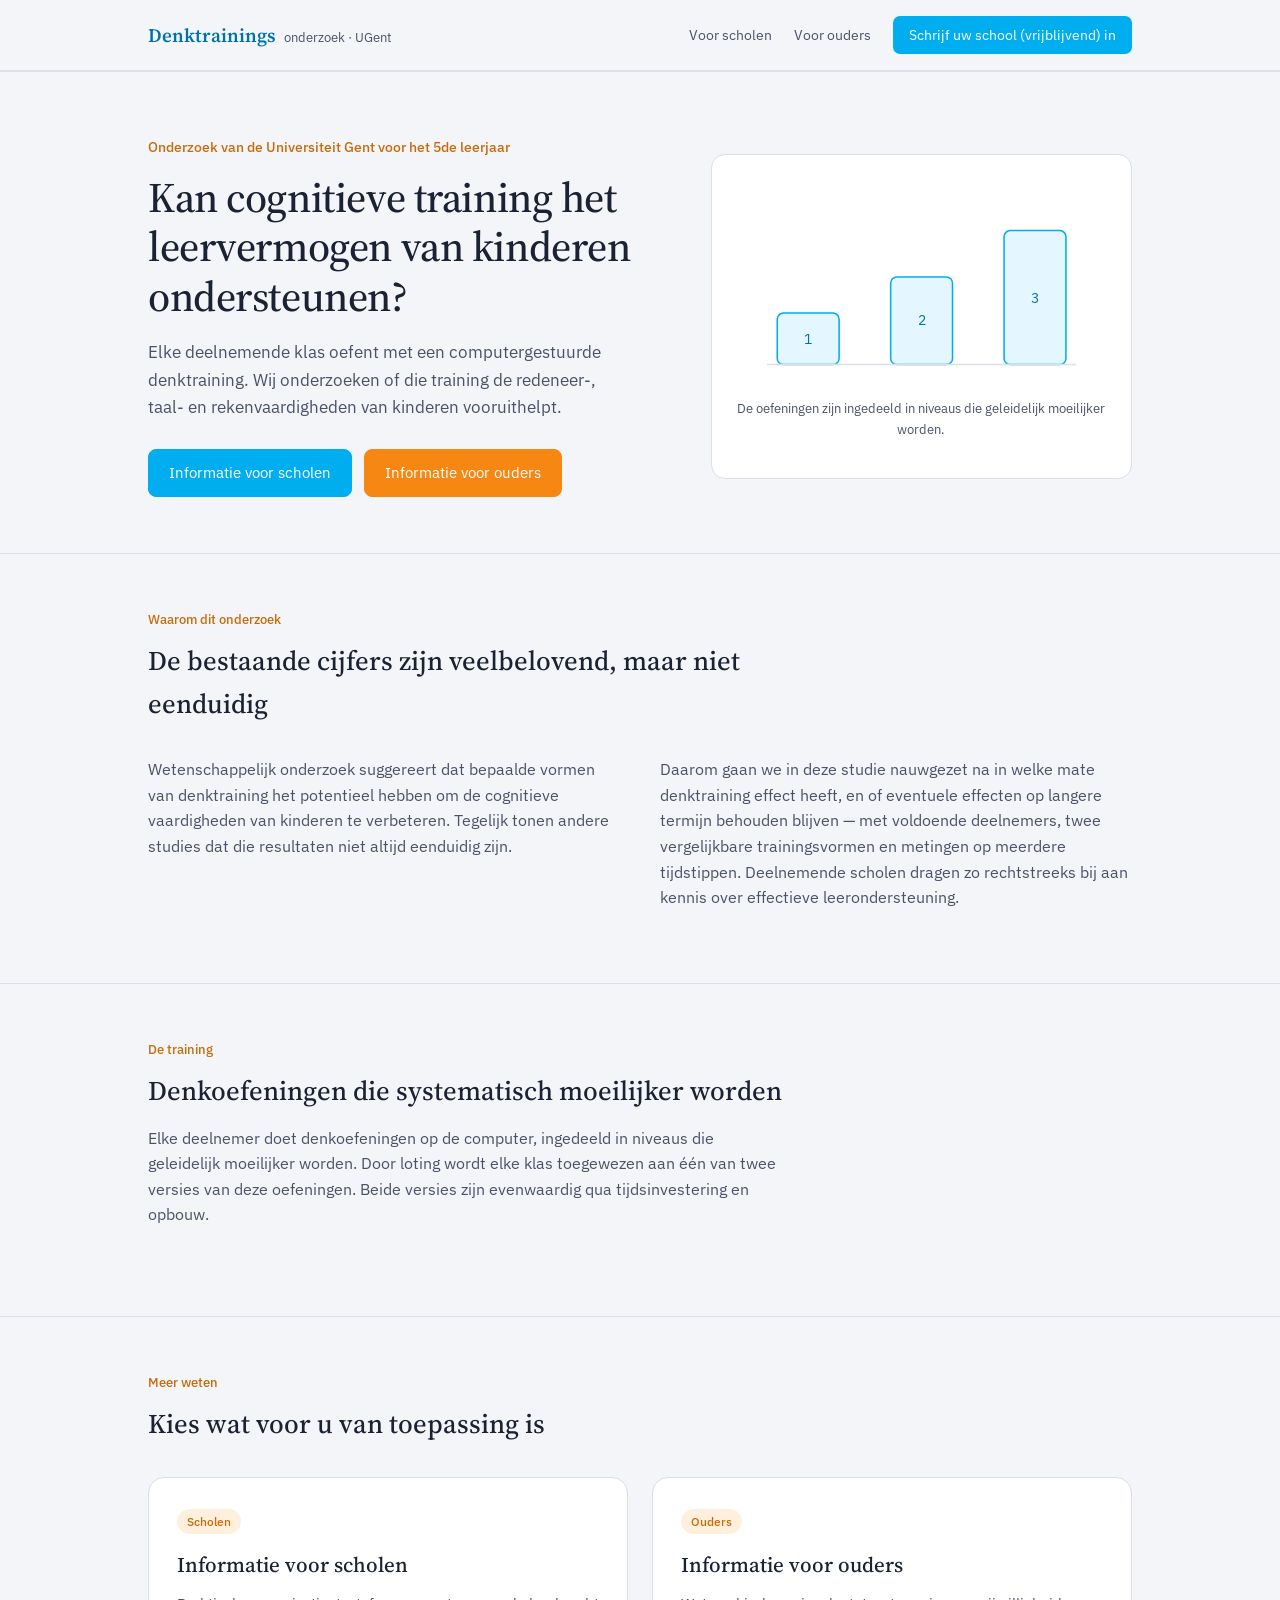
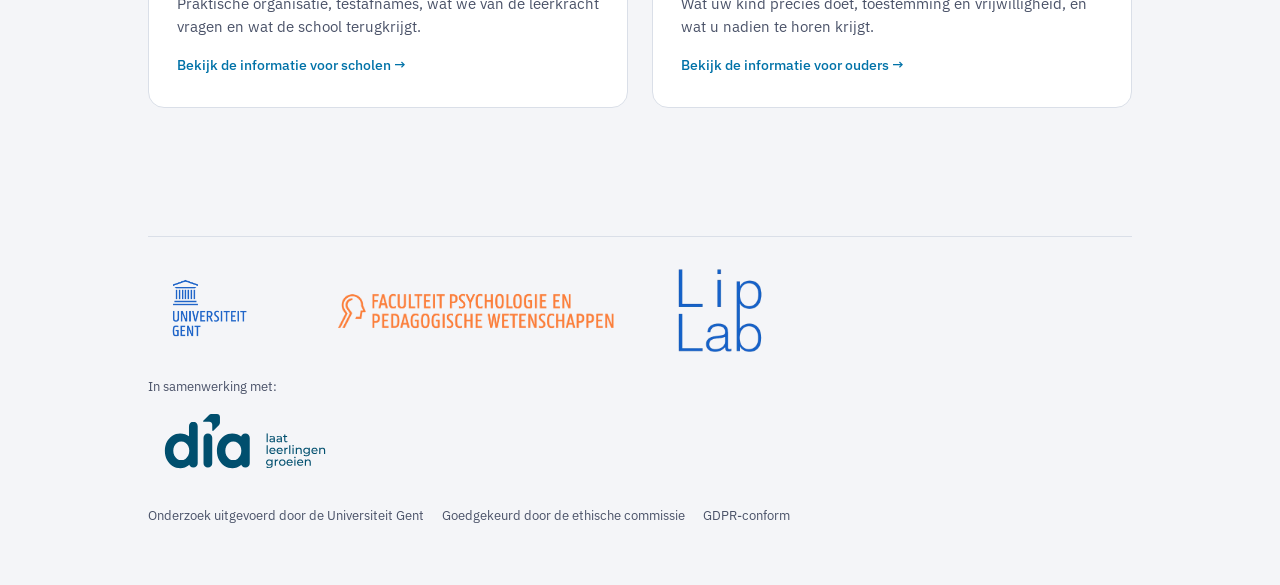
==== index.html @ ba345ba7 "make information website" ====
<!DOCTYPE html>
<html lang="nl">
<head>
<meta charset="UTF-8">
<meta name="viewport" content="width=device-width, initial-scale=1.0">
<title>Informatie voor scholen en ouders</title>
<link rel="preconnect" href="https://fonts.googleapis.com">
<link rel="preconnect" href="https://fonts.gstatic.com" crossorigin>
<link href="https://fonts.googleapis.com/css2?family=Source+Serif+4:opsz,wght@8..60,400;8..60,500;8..60,600&family=IBM+Plex+Sans:wght@400;500;600&display=swap" rel="stylesheet">
<link rel="stylesheet" href="assets/style.css">
</head>
<body>

<header>
  <div class="headerbar">
    <a href="index.html" class="wordmark"><b>Denktrainings</b><span>onderzoek · UGent</span></a>
    <nav>
    <a href="scholen.html" class="hide-mobile">Voor scholen</a>
    <a href="ouders.html" class="hide-mobile">Voor ouders</a>
    <a href="https://ugent.qualtrics.com/jfe/form/SV_54NvziSm8f1PkjA" class="pill-blue" target="_blank" rel="noopener">Schrijf uw school (vrijblijvend) in</a>
</nav>
  </div>
</header>

<main>
  <section class="hero">
    <div class="wrap hero-grid">
      <div>
        <div class="eyebrow-line">Onderzoek van de Universiteit Gent voor het 5de leerjaar</div>
        <h1>Kan cognitieve training het leervermogen van kinderen ondersteunen?</h1>
        <p class="lead">Elke deelnemende klas oefent met een computergestuurde denktraining. Wij onderzoeken of die training de redeneer-, taal- en rekenvaardigheden van kinderen vooruithelpt.</p>
        <div class="cta-row">
          <a href="scholen.html" class="btn btn-primary">Informatie voor scholen</a>
          <a href="ouders.html" class="btn btn-orange">Informatie voor ouders</a>
        </div>
      </div>
      <div class="chain-figure">
        <svg viewBox="0 0 360 200" role="img" aria-labelledby="levelstitle levelsdesc">
          <title id="levelstitle">Denkoefeningen die moeilijker worden</title>
          <desc id="levelsdesc">Drie niveaus van oefeningen, elk niveau moeilijker dan het vorige</desc>
          <rect x="40" y="130" width="60" height="50" rx="6" fill="var(--blue-pale)" stroke="var(--blue)" stroke-width="1.5"/>
          <text x="70" y="160" text-anchor="middle" font-family="IBM Plex Sans, sans-serif" font-size="14" fill="var(--blue-deep)">1</text>
          <rect x="150" y="95" width="60" height="85" rx="6" fill="var(--blue-pale)" stroke="var(--blue)" stroke-width="1.5"/>
          <text x="180" y="142" text-anchor="middle" font-family="IBM Plex Sans, sans-serif" font-size="14" fill="var(--blue-deep)">2</text>
          <rect x="260" y="50" width="60" height="130" rx="6" fill="var(--blue-pale)" stroke="var(--blue)" stroke-width="1.5"/>
          <text x="290" y="120" text-anchor="middle" font-family="IBM Plex Sans, sans-serif" font-size="14" fill="var(--blue-deep)">3</text>
          <line x1="30" y1="180" x2="330" y2="180" stroke="var(--line)" stroke-width="1.5"/>
        </svg>
  <p class="chain-caption">De oefeningen zijn ingedeeld in niveaus die geleidelijk moeilijker worden.</p>
</div>
    </div>
  </section>


  <section id="waarom">
    <div class="wrap">
      <div class="section-head narrow">
        <div class="section-tag">Waarom dit onderzoek</div>
        <h2 class="section-title">De bestaande cijfers zijn veelbelovend, maar niet eenduidig</h2>
      </div>
      <div class="two-col">
        <p>Wetenschappelijk onderzoek suggereert dat bepaalde vormen van denktraining het potentieel hebben om de cognitieve vaardigheden van kinderen te verbeteren. Tegelijk tonen andere studies dat die resultaten niet altijd eenduidig zijn.</p>
        <p>Daarom gaan we in deze studie nauwgezet na in welke mate denktraining effect heeft, en of eventuele effecten op langere termijn behouden blijven — met voldoende deelnemers, twee vergelijkbare trainingsvormen en metingen op meerdere tijdstippen. Deelnemende scholen dragen zo rechtstreeks bij aan kennis over effectieve leerondersteuning.</p>
      </div>
    </div>
  </section>

  <section id="trainingen">
    <div class="wrap">
      <div class="section-head narrow">
        <div class="section-tag">De training</div>
        <h2 class="section-title">Denkoefeningen die systematisch moeilijker worden</h2>
        <p style="margin-top: 14px;">Elke deelnemer doet denkoefeningen op de computer, ingedeeld in niveaus die geleidelijk moeilijker worden. Door loting wordt elke klas toegewezen aan één van twee versies van deze oefeningen. Beide versies zijn evenwaardig qua tijdsinvestering en opbouw.</p>
      </div>
    </div>
  </section>

  <section id="keuze">
    <div class="wrap">
      <div class="section-head">
        <div class="section-tag">Meer weten</div>
        <h2 class="section-title">Kies wat voor u van toepassing is</h2>
      </div>
      <div class="choice-grid">
        <a href="scholen.html" class="choice-card">
          <span class="tag">Scholen</span>
          <h3>Informatie voor scholen</h3>
          <p>Praktische organisatie, testafnames, wat we van de leerkracht vragen en wat de school terugkrijgt.</p>
          <div class="go">Bekijk de informatie voor scholen →</div>
        </a>
        <a href="ouders.html" class="choice-card">
          <span class="tag">Ouders</span>
          <h3>Informatie voor ouders</h3>
          <p>Wat uw kind precies doet, toestemming en vrijwilligheid, en wat u nadien te horen krijgt.</p>
          <div class="go">Bekijk de informatie voor ouders →</div>
        </a>
      </div>
    </div>
  </section>
</main>

<footer>
  <div class="wrap">

    <div class="footer-logos">
      <img src="assets/img/logo-ugent.png" alt="Universiteit Gent">
      <img src="assets/img/logo-fppw.png" alt="Faculteit Psychologie en Pedagogische Wetenschappen">
      <img src="assets/img/logo-lab.png" alt="LIPLab">
    </div>

    <div class="footer-partner">
    <span>In samenwerking met:</span>
    <img src="assets/img/logo-dia.svg" alt="Dia">
    </div>

    <div class="footer-meta">
      <span>Onderzoek uitgevoerd door de Universiteit Gent</span>
      <span>Goedgekeurd door de ethische commissie</span>
      <span>GDPR-conform</span>
    </div>
  </div>
</footer>

</body>
</html>
---- assets/style.css ----
/* ============================================================
   SMART-onderzoek — gedeeld stylesheet
   Kleuren aanpassen? Wijzig gewoon de waarden hieronder bij :root.
   ============================================================ */
:root {
  --ink: #1B2233;
  --ink-soft: #4A5268;
  --paper: #F4F5F8;
  --surface: #FFFFFF;

  /* Merkkleuren — pas hier aan als je andere tinten wil */
  --blue: #00ADEF;
  --blue-deep: #0072A8;
  --blue-pale: #E4F6FF;
  --orange: #F68712;
  --orange-deep: #C96A08;
  --orange-pale: #FFF0DE;

  --line: #DADFE8;
  --focus: #00ADEF;
}
@media (prefers-color-scheme: dark) {
  :root:not([data-theme="light"]) {
    --ink: #E9EBF2;
    --ink-soft: #AEB4C4;
    --paper: #14161F;
    --surface: #1B1E29;
    --blue: #3FC3FF;
    --blue-deep: #8FDBFF;
    --blue-pale: #103244;
    --orange: #FFA03D;
    --orange-deep: #FFC98A;
    --orange-pale: #3A2A14;
    --line: #323647;
  }
}
:root[data-theme="dark"] {
  --ink: #E9EBF2;
  --ink-soft: #AEB4C4;
  --paper: #14161F;
  --surface: #1B1E29;
  --blue: #3FC3FF;
  --blue-deep: #8FDBFF;
  --blue-pale: #103244;
  --orange: #FFA03D;
  --orange-deep: #FFC98A;
  --orange-pale: #3A2A14;
  --line: #323647;
}
* { box-sizing: border-box; }
html { scroll-behavior: smooth; }
body {
  margin: 0;
  background: var(--paper);
  color: var(--ink);
  font-family: 'IBM Plex Sans', sans-serif;
  line-height: 1.6;
  -webkit-font-smoothing: antialiased;
}
h1, h2, h3 { font-family: 'Source Serif 4', serif; font-weight: 500; color: var(--ink); margin: 0; }
p { margin: 0 0 1em; color: var(--ink-soft); }
a { color: var(--blue-deep); }
a:focus-visible, button:focus-visible, .tab:focus-visible, summary:focus-visible {
  outline: 2px solid var(--focus); outline-offset: 3px;
}
img { max-width: 100%; display: block; border-radius: 12px; }
.wrap { max-width: 1040px; margin: 0 auto; padding: 0 28px; }
.narrow { max-width: 700px; }

/* ---------- header ---------- */
header {
  position: sticky; top: 0; z-index: 20;
  background: color-mix(in srgb, var(--paper) 88%, transparent);
  backdrop-filter: blur(6px);
  border-bottom: 0.5px solid var(--line);
}
.headerbar { display: flex; align-items: center; justify-content: space-between; padding: 16px 28px; max-width: 1040px; margin: 0 auto; }
.wordmark { display: flex; align-items: baseline; gap: 8px; font-family: 'Source Serif 4', serif; font-size: 19px; text-decoration: none; }
.wordmark b { color: var(--blue-deep); font-weight: 600; }
.wordmark span { color: var(--ink-soft); font-size: 13px; font-family: 'IBM Plex Sans', sans-serif; }
nav { display: flex; gap: 22px; align-items: center; }
nav a { color: var(--ink-soft); text-decoration: none; font-size: 14px; }
nav a:hover { color: var(--blue-deep); }
nav a.current { color: var(--blue-deep); font-weight: 500; }
nav a.pill { background: var(--orange); color: #fff; padding: 8px 16px; border-radius: 7px; }
nav a.pill:hover { background: var(--orange-deep); color: #fff; }
nav a.pill-blue { background: var(--blue); color: #fff; padding: 8px 16px; border-radius: 7px; }
nav a.pill-blue:hover { background: var(--blue-deep); color: #fff; }
@media (max-width: 760px) { nav .hide-mobile { display: none; } }

/* ---------- hero ---------- */
.hero { padding: 64px 0 56px; }
.hero-grid { display: grid; grid-template-columns: 1.1fr 0.9fr; gap: 48px; align-items: center; }
@media (max-width: 800px) { .hero-grid { grid-template-columns: 1fr; } }
.eyebrow-line { font-size: 14px; color: var(--orange-deep); font-weight: 500; margin-bottom: 14px; }
.hero h1 { font-size: clamp(30px, 4vw, 42px); line-height: 1.18; letter-spacing: -0.01em; }
.hero p.lead { font-size: 17px; margin-top: 18px; max-width: 46ch; }
.cta-row { display: flex; gap: 12px; margin-top: 28px; flex-wrap: wrap; }
.btn {
  display: inline-flex; align-items: center; gap: 8px;
  padding: 11px 20px; border-radius: 8px; font-size: 15px;
  text-decoration: none; border: 0.5px solid var(--line); cursor: pointer;
  font-family: inherit;
}
.btn-primary { background: var(--blue); color: #fff; border-color: var(--blue); }
.btn-primary:hover { background: var(--blue-deep); }
.btn-orange { background: var(--orange); color: #fff; border-color: var(--orange); }
.btn-orange:hover { background: var(--orange-deep); }
.btn-ghost { background: var(--surface); color: var(--ink); }
.btn-ghost:hover { border-color: var(--blue); color: var(--blue-deep); }

.chain-figure, .hero-image { background: var(--surface); border: 0.5px solid var(--line); border-radius: 14px; padding: 24px; }
.chain-figure svg { width: 100%; height: auto; display: block; }
.chain-caption { font-size: 13px; color: var(--ink-soft); margin-top: 14px; text-align: center; }
.hero-image img { width: 100%; height: auto; border-radius: 8px; }
.hero-image figcaption { font-size: 13px; color: var(--ink-soft); margin-top: 12px; text-align: center; }

/* ---------- section shells ---------- */
section { padding: 56px 0; border-top: 0.5px solid var(--line); }
.section-head { max-width: 640px; margin-bottom: 32px; }
.section-tag { font-size: 13px; color: var(--orange-deep); font-weight: 500; margin-bottom: 8px; }
h2.section-title { font-size: 27px; }

.two-col { display: grid; grid-template-columns: 1fr 1fr; gap: 40px; }
@media (max-width: 760px) { .two-col { grid-template-columns: 1fr; } }

.bullet-list { list-style: none; margin: 0; padding: 0; }
.bullet-list li { position: relative; padding-left: 22px; margin-bottom: 10px; color: var(--ink-soft); }
.bullet-list li::before {
  content: ""; position: absolute; left: 0; top: 9px;
  width: 6px; height: 6px; border-radius: 50%; background: var(--blue);
}

/* ---------- gelijkwaardige trainingen (SMART / N-back) ---------- */
.training-grid { display: grid; grid-template-columns: 1fr 1fr; gap: 24px; }
@media (max-width: 760px) { .training-grid { grid-template-columns: 1fr; } }
.training-card { background: var(--surface); border: 0.5px solid var(--line); border-radius: 14px; padding: 26px 26px 24px; border-top: 3px solid var(--blue); }
.training-card.orange { border-top-color: var(--orange); }
.training-card .tag {
  display: inline-block; font-size: 12px; font-weight: 500; padding: 3px 10px;
  border-radius: 999px; background: var(--blue-pale); color: var(--blue-deep); margin-bottom: 12px;
}
.training-card.orange .tag { background: var(--orange-pale); color: var(--orange-deep); }
.training-card h3 { font-size: 18px; margin-bottom: 10px; }
.training-card p { font-size: 14.5px; }
.training-card img { margin-top: 14px; }

/* ---------- praktische info ---------- */
.practical-grid { display: grid; grid-template-columns: 1fr 1fr; gap: 24px; }
@media (max-width: 760px) { .practical-grid { grid-template-columns: 1fr; } }
.info-card { background: var(--surface); border: 0.5px solid var(--line); border-radius: 12px; padding: 22px 24px; }
.info-card h3 { font-size: 16px; margin-bottom: 10px; }
.info-card p { font-size: 14.5px; margin-bottom: 0; }

/* ---------- timeline ---------- */
.timeline { display: grid; grid-template-columns: repeat(4, 1fr); gap: 0; margin-top: 8px; }
@media (max-width: 760px) { .timeline { grid-template-columns: 1fr; } }
.tl-item { position: relative; padding: 24px 18px 4px 0; border-top: 2px solid var(--blue); }
@media (max-width: 760px) {
  .tl-item { border-top: none; border-left: 2px solid var(--blue); padding: 4px 0 24px 18px; }
}
.tl-item .tl-when { font-size: 13px; color: var(--blue-deep); font-weight: 500; margin-bottom: 6px; }
.tl-item h3 { font-size: 15.5px; margin-bottom: 6px; }
.tl-item p { font-size: 13.5px; margin-bottom: 0; }

/* ---------- faq ---------- */
.faq-item { border-top: 0.5px solid var(--line); padding: 18px 0; }
.faq-item:last-child { border-bottom: 0.5px solid var(--line); }
.faq-item summary { cursor: pointer; font-size: 16px; font-weight: 500; list-style: none; display: flex; justify-content: space-between; gap: 16px; align-items: baseline; }
.faq-item summary::-webkit-details-marker { display: none; }
.faq-item summary::after { content: "+"; font-size: 20px; color: var(--orange); flex-shrink: 0; }
.faq-item[open] summary::after { content: "–"; }
.faq-item .faq-a { margin-top: 12px; font-size: 15px; }

/* ---------- feiten-strip ---------- */
.fact-strip { display: grid; grid-template-columns: repeat(4, 1fr); gap: 20px; margin-top: 8px; }
@media (max-width: 760px) { .fact-strip { grid-template-columns: 1fr 1fr; } }
.fact { background: var(--surface); border: 0.5px solid var(--line); border-radius: 10px; padding: 16px 18px; border-bottom: 3px solid var(--orange); }
.fact .num { font-family: 'Source Serif 4', serif; font-size: 22px; color: var(--blue-deep); }
.fact .label { font-size: 13px; color: var(--ink-soft); margin-top: 4px; }

/* ---------- keuzekaarten (index) ---------- */
.choice-grid { display: grid; grid-template-columns: 1fr 1fr; gap: 24px; }
@media (max-width: 760px) { .choice-grid { grid-template-columns: 1fr; } }
.choice-card {
  display: block; text-decoration: none; background: var(--surface);
  border: 0.5px solid var(--line); border-radius: 16px; padding: 30px 28px;
  transition: border-color .15s;
}
.choice-card:hover { border-color: var(--blue); }
.choice-card .tag { display: inline-block; font-size: 12px; font-weight: 500; padding: 3px 10px; border-radius: 999px; background: var(--orange-pale); color: var(--orange-deep); margin-bottom: 14px; }
.choice-card h3 { font-size: 21px; color: var(--ink); margin-bottom: 10px; }
.choice-card p { font-size: 14.5px; margin-bottom: 0; }
.choice-card .go { margin-top: 16px; font-size: 14px; color: var(--blue-deep); font-weight: 500; }

/* ---------- contact ---------- */
.contact-box { background: var(--blue-deep); color: #fff; border-radius: 16px; padding: 44px 40px; display: grid; grid-template-columns: 1.2fr 0.8fr; gap: 32px; align-items: center; }
@media (max-width: 760px) { .contact-box { grid-template-columns: 1fr; padding: 32px 24px; } }
.contact-box h2 { color: #fff; font-size: 24px; }
.contact-box p { color: #E4F6FF; }
.contact-box .btn-orange { background: var(--orange); border-color: var(--orange); }
.contact-box .btn-orange:hover { background: var(--orange-deep); }

/* ---------- footer ---------- */
footer { padding: 44px 0 60px; }
.lit-list { list-style: none; padding: 0; margin: 0; font-size: 13.5px; }
.lit-list li { margin-bottom: 10px; color: var(--ink-soft); }
.footer-meta { margin-top: 32px; padding-top: 24px; border-top: 0.5px solid var(--line); font-size: 12.5px; color: var(--ink-soft); display: flex; gap: 18px; flex-wrap: wrap; }
.footer-logos {
  display: flex;
  align-items: center;
  gap: 32px;
  flex-wrap: wrap;
  margin-top: 28px;
  padding-top: 24px;
  border-top: 0.5px solid var(--line);
}
.footer-logos img {
  height: 100px;
  width: auto;
  border-radius: 0;
}
.footer-partner { display: flex; flex-direction: column; align-items: flex-start; gap: 8px; margin-top: 16px; font-size: 13px; color: var(--ink-soft); }
.footer-partner img { height: 80px; width: auto; border-radius: 0; }
.footer-meta { border-top: none; padding-top: 0; margin-top: 20px; }
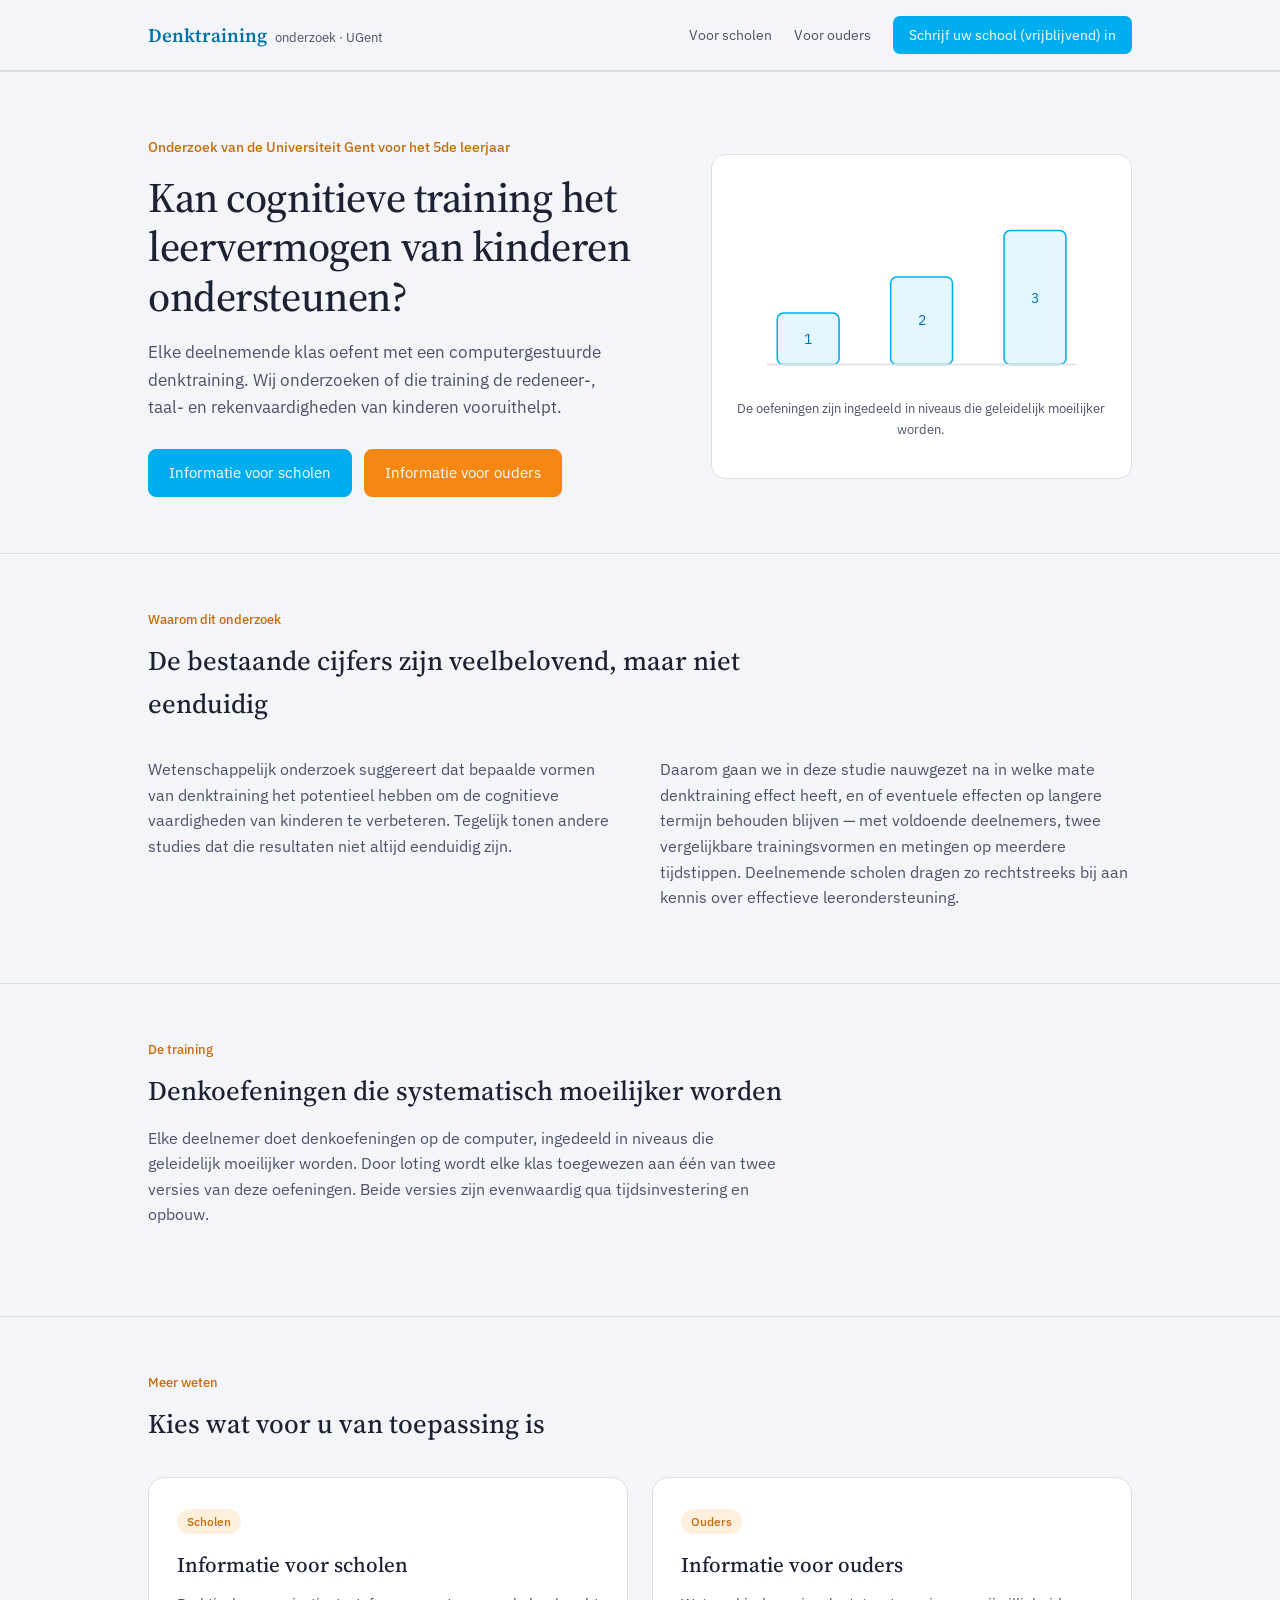
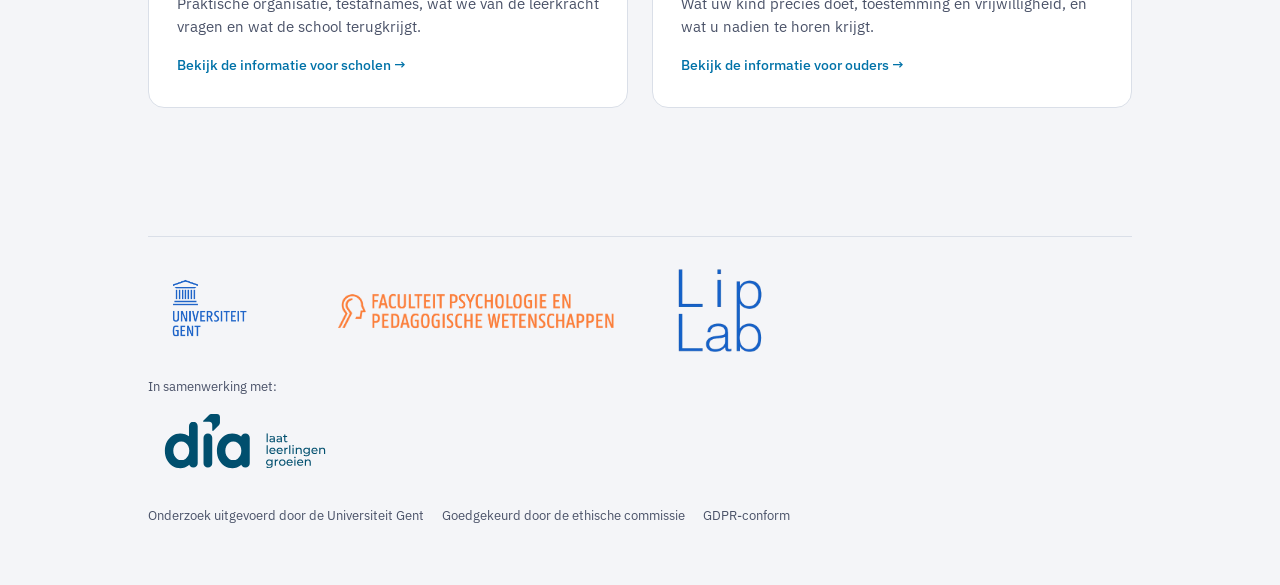
==== commit 94d599a0: "Update index.html" ====
--- a/index.html
+++ b/index.html
@@ -13,7 +13,7 @@
 
 <header>
   <div class="headerbar">
-    <a href="index.html" class="wordmark"><b>Denktrainings</b><span>onderzoek · UGent</span></a>
+    <a href="index.html" class="wordmark"><b>Denktraining</b><span>onderzoek · UGent</span></a>
     <nav>
     <a href="scholen.html" class="hide-mobile">Voor scholen</a>
     <a href="ouders.html" class="hide-mobile">Voor ouders</a>
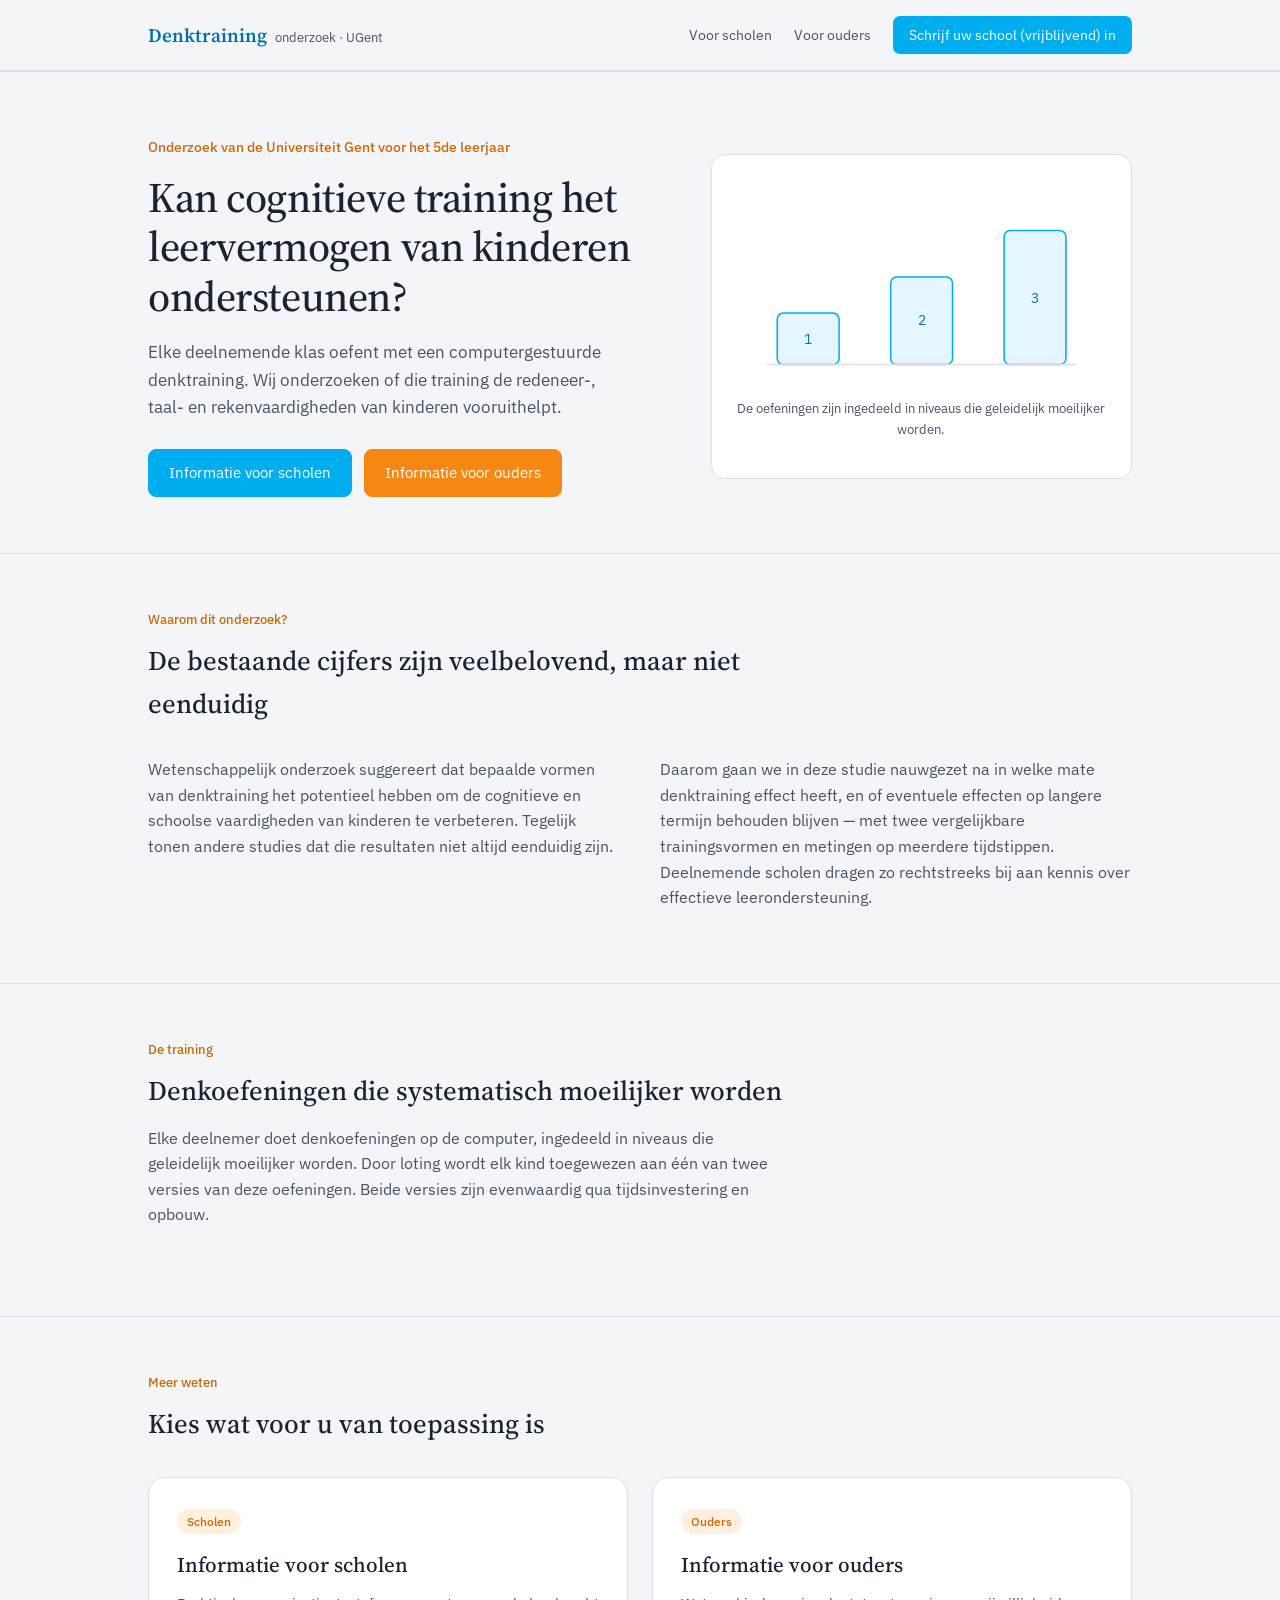
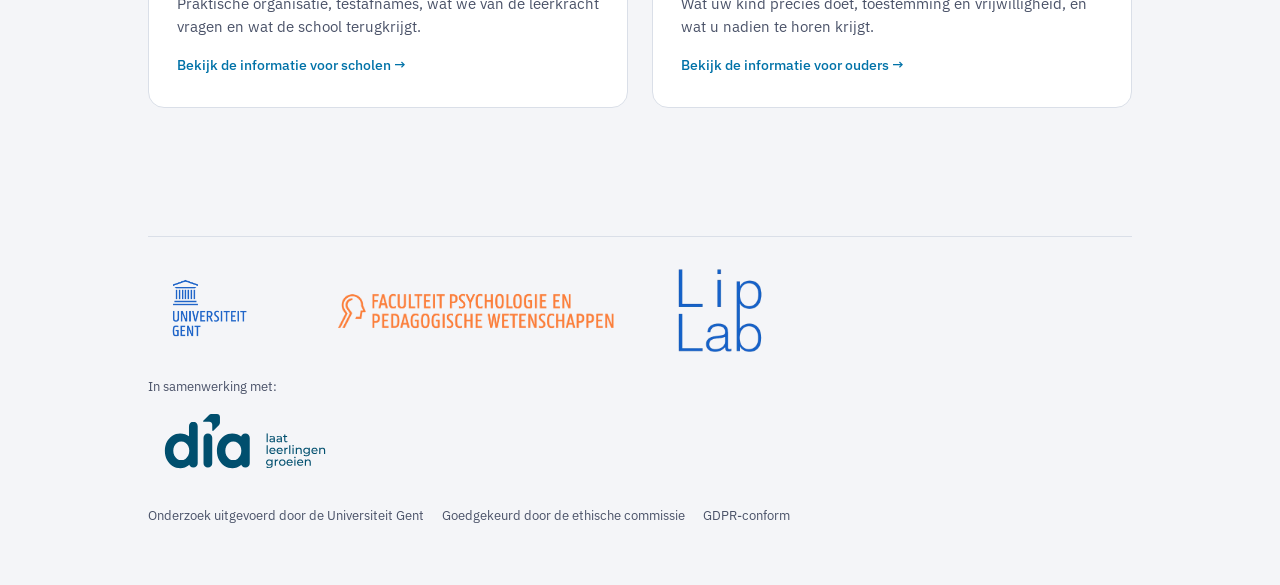
==== commit 34693987: "Update index.html" ====
--- a/index.html
+++ b/index.html
@@ -55,12 +55,12 @@
   <section id="waarom">
     <div class="wrap">
       <div class="section-head narrow">
-        <div class="section-tag">Waarom dit onderzoek</div>
+        <div class="section-tag">Waarom dit onderzoek?</div>
         <h2 class="section-title">De bestaande cijfers zijn veelbelovend, maar niet eenduidig</h2>
       </div>
       <div class="two-col">
-        <p>Wetenschappelijk onderzoek suggereert dat bepaalde vormen van denktraining het potentieel hebben om de cognitieve vaardigheden van kinderen te verbeteren. Tegelijk tonen andere studies dat die resultaten niet altijd eenduidig zijn.</p>
-        <p>Daarom gaan we in deze studie nauwgezet na in welke mate denktraining effect heeft, en of eventuele effecten op langere termijn behouden blijven — met voldoende deelnemers, twee vergelijkbare trainingsvormen en metingen op meerdere tijdstippen. Deelnemende scholen dragen zo rechtstreeks bij aan kennis over effectieve leerondersteuning.</p>
+        <p>Wetenschappelijk onderzoek suggereert dat bepaalde vormen van denktraining het potentieel hebben om de cognitieve en schoolse vaardigheden van kinderen te verbeteren. Tegelijk tonen andere studies dat die resultaten niet altijd eenduidig zijn.</p>
+        <p>Daarom gaan we in deze studie nauwgezet na in welke mate denktraining effect heeft, en of eventuele effecten op langere termijn behouden blijven — met twee vergelijkbare trainingsvormen en metingen op meerdere tijdstippen. Deelnemende scholen dragen zo rechtstreeks bij aan kennis over effectieve leerondersteuning.</p>
       </div>
     </div>
   </section>
@@ -70,7 +70,7 @@
       <div class="section-head narrow">
         <div class="section-tag">De training</div>
         <h2 class="section-title">Denkoefeningen die systematisch moeilijker worden</h2>
-        <p style="margin-top: 14px;">Elke deelnemer doet denkoefeningen op de computer, ingedeeld in niveaus die geleidelijk moeilijker worden. Door loting wordt elke klas toegewezen aan één van twee versies van deze oefeningen. Beide versies zijn evenwaardig qua tijdsinvestering en opbouw.</p>
+        <p style="margin-top: 14px;">Elke deelnemer doet denkoefeningen op de computer, ingedeeld in niveaus die geleidelijk moeilijker worden. Door loting wordt elk kind toegewezen aan één van twee versies van deze oefeningen. Beide versies zijn evenwaardig qua tijdsinvestering en opbouw.</p>
       </div>
     </div>
   </section>
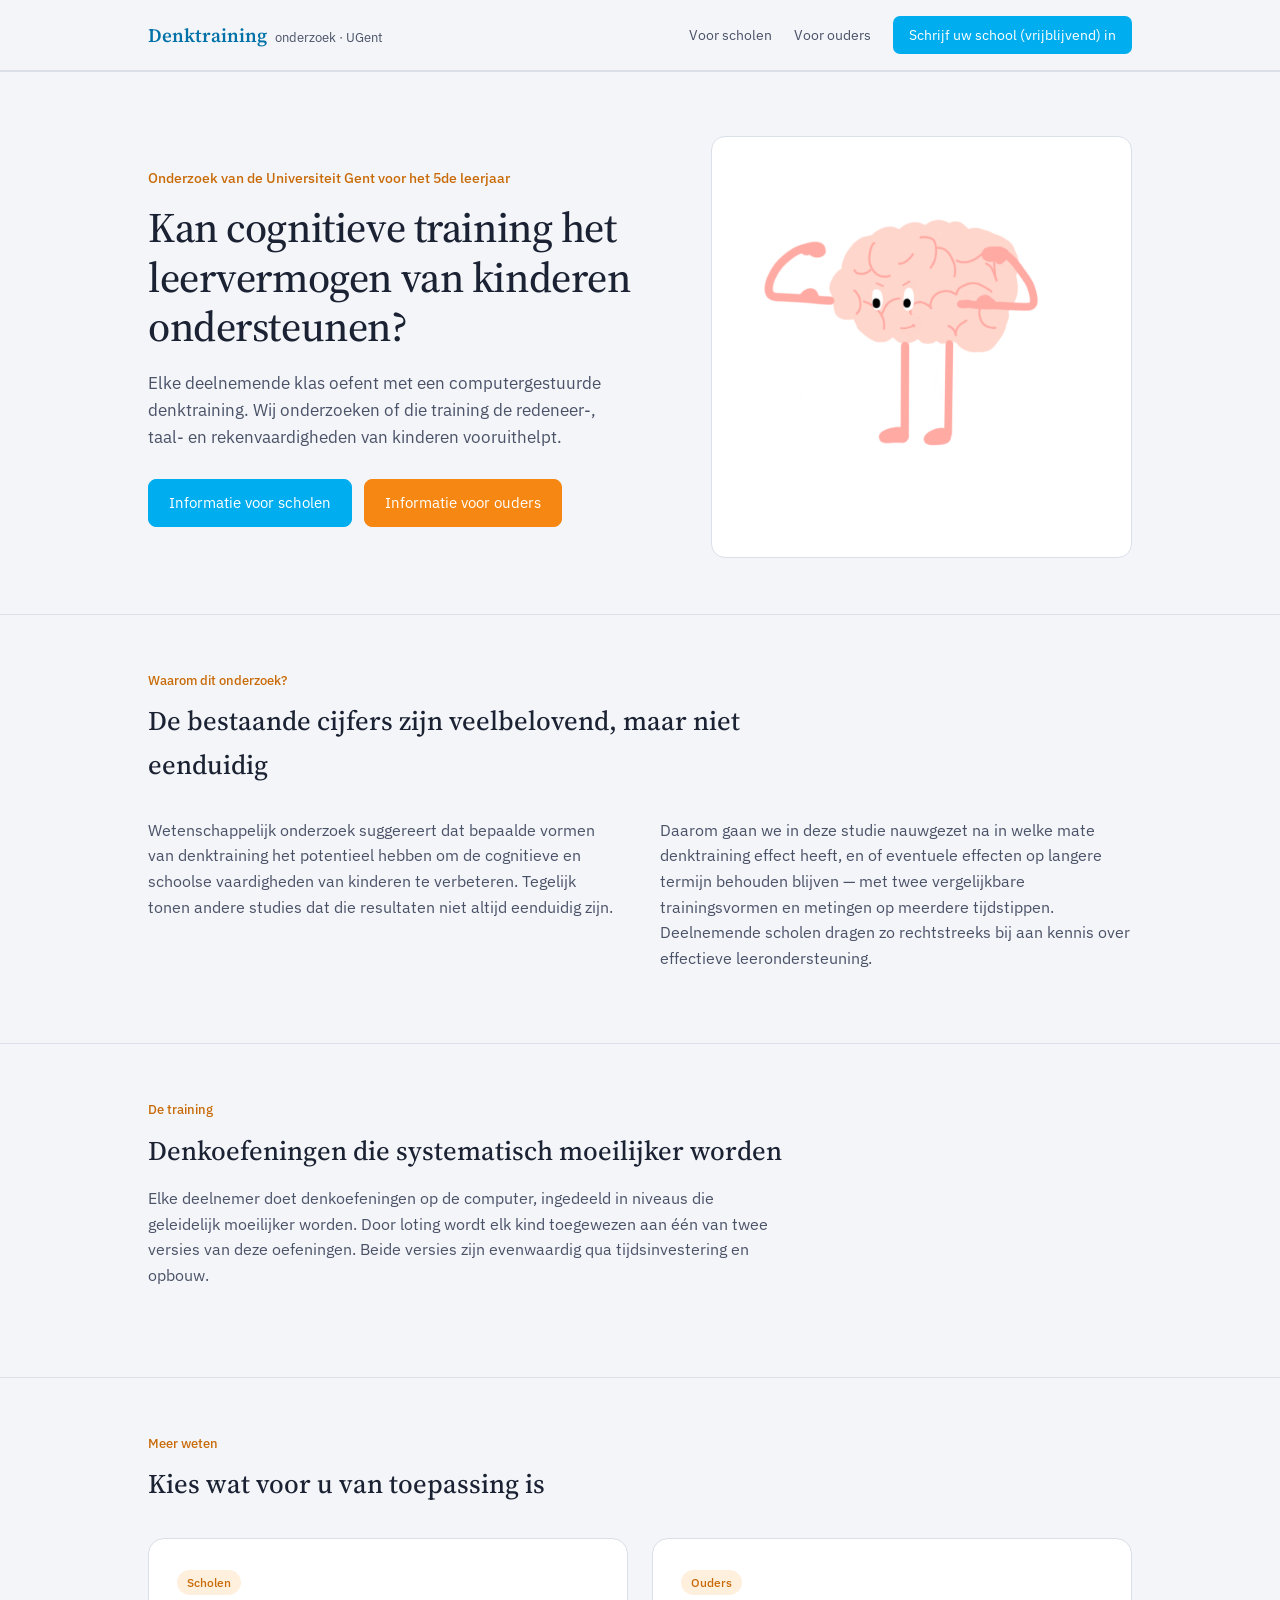
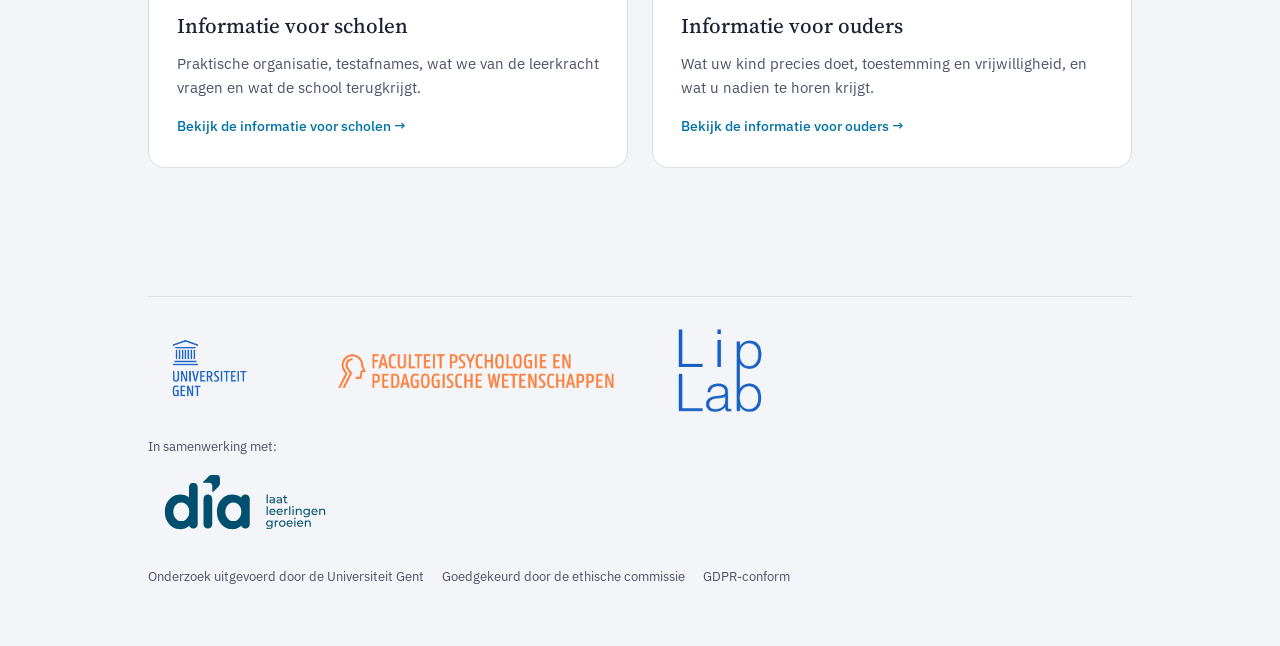
==== commit e487e781: "update home picture" ====
--- a/index.html
+++ b/index.html
@@ -34,20 +34,9 @@
           <a href="ouders.html" class="btn btn-orange">Informatie voor ouders</a>
         </div>
       </div>
-      <div class="chain-figure">
-        <svg viewBox="0 0 360 200" role="img" aria-labelledby="levelstitle levelsdesc">
-          <title id="levelstitle">Denkoefeningen die moeilijker worden</title>
-          <desc id="levelsdesc">Drie niveaus van oefeningen, elk niveau moeilijker dan het vorige</desc>
-          <rect x="40" y="130" width="60" height="50" rx="6" fill="var(--blue-pale)" stroke="var(--blue)" stroke-width="1.5"/>
-          <text x="70" y="160" text-anchor="middle" font-family="IBM Plex Sans, sans-serif" font-size="14" fill="var(--blue-deep)">1</text>
-          <rect x="150" y="95" width="60" height="85" rx="6" fill="var(--blue-pale)" stroke="var(--blue)" stroke-width="1.5"/>
-          <text x="180" y="142" text-anchor="middle" font-family="IBM Plex Sans, sans-serif" font-size="14" fill="var(--blue-deep)">2</text>
-          <rect x="260" y="50" width="60" height="130" rx="6" fill="var(--blue-pale)" stroke="var(--blue)" stroke-width="1.5"/>
-          <text x="290" y="120" text-anchor="middle" font-family="IBM Plex Sans, sans-serif" font-size="14" fill="var(--blue-deep)">3</text>
-          <line x1="30" y1="180" x2="330" y2="180" stroke="var(--line)" stroke-width="1.5"/>
-        </svg>
-  <p class="chain-caption">De oefeningen zijn ingedeeld in niveaus die geleidelijk moeilijker worden.</p>
-</div>
+      <figure class="hero-image" style="margin: 0;">
+      <img src="assets/img/foto-home.png" alt="Kind op een computer">
+    </figure>
     </div>
   </section>
 
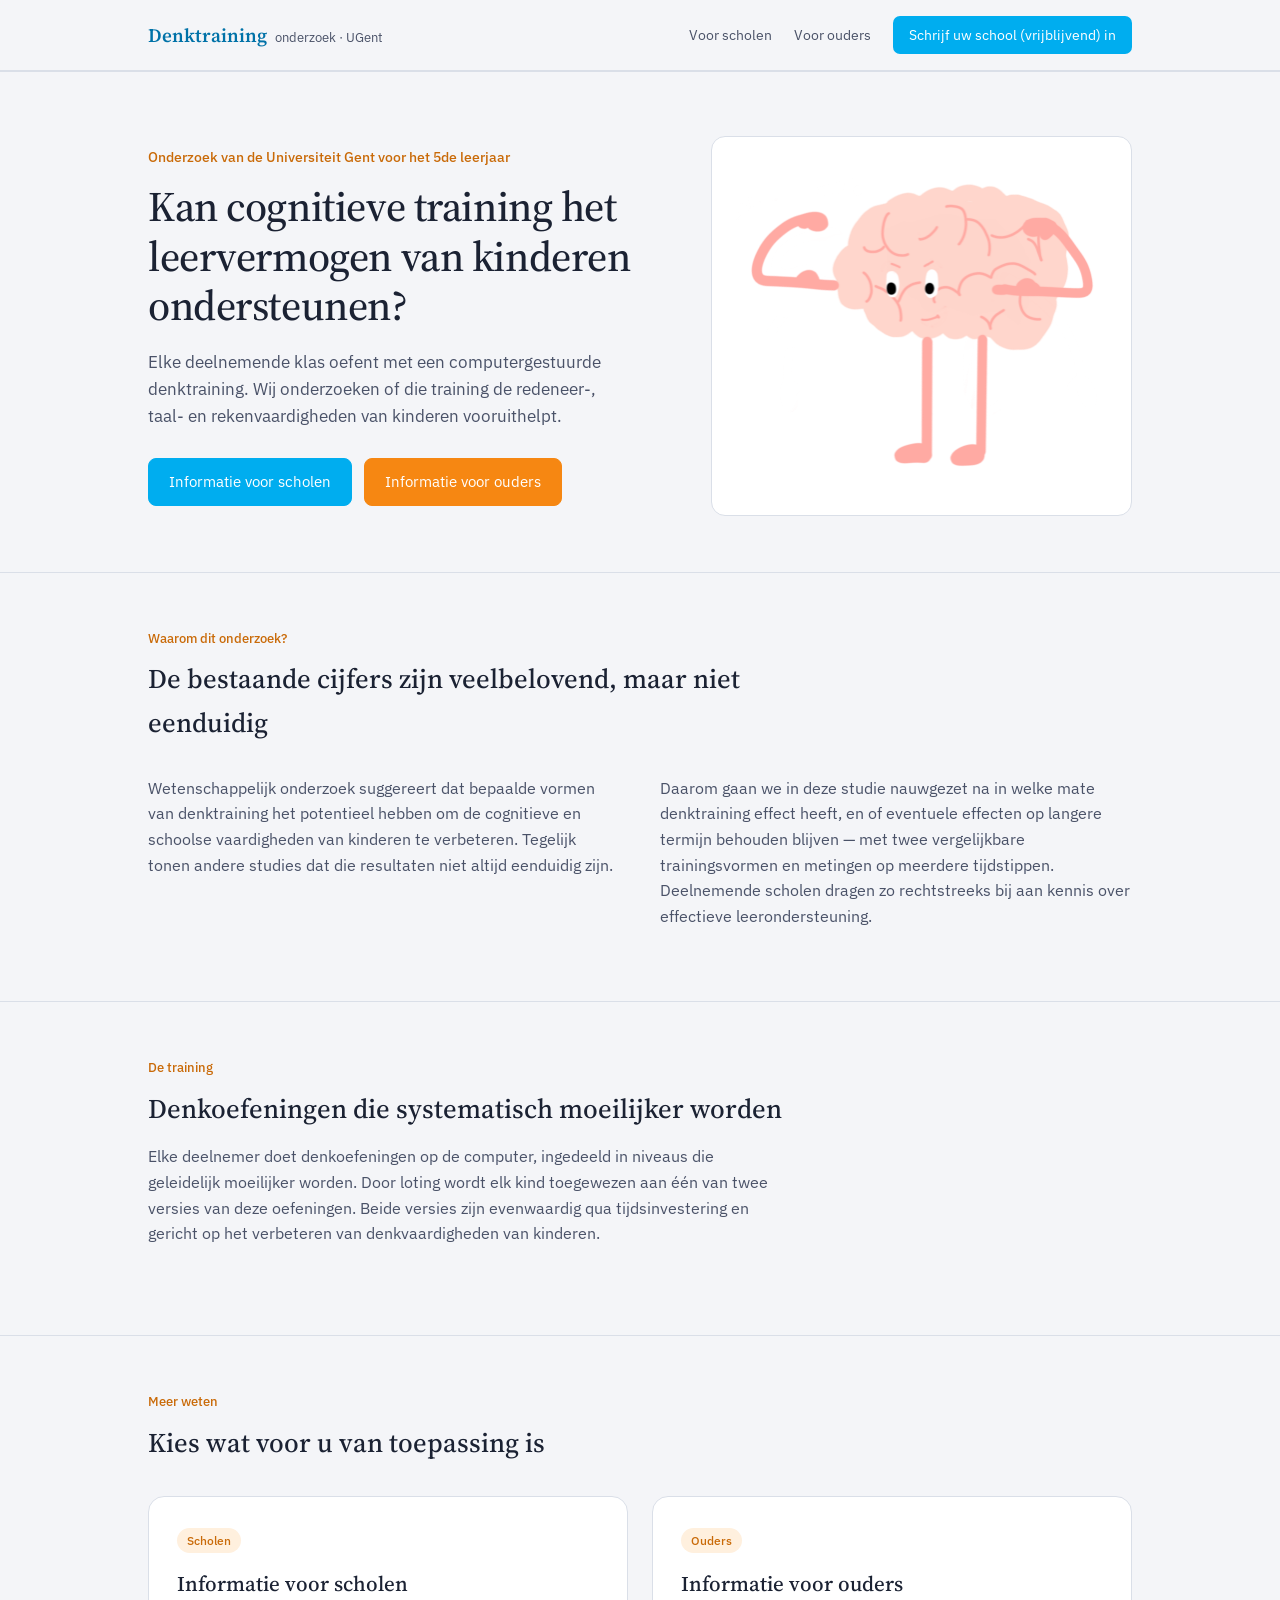
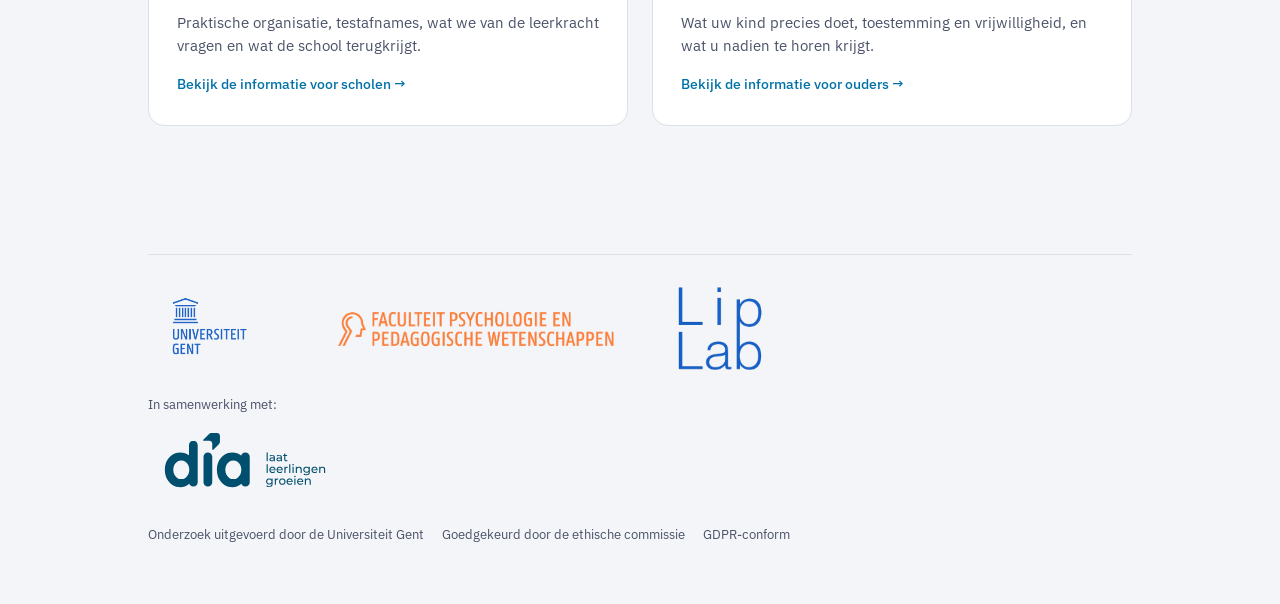
==== commit b2ad775b: "update index + picture" ====
--- a/index.html
+++ b/index.html
@@ -59,7 +59,7 @@
       <div class="section-head narrow">
         <div class="section-tag">De training</div>
         <h2 class="section-title">Denkoefeningen die systematisch moeilijker worden</h2>
-        <p style="margin-top: 14px;">Elke deelnemer doet denkoefeningen op de computer, ingedeeld in niveaus die geleidelijk moeilijker worden. Door loting wordt elk kind toegewezen aan één van twee versies van deze oefeningen. Beide versies zijn evenwaardig qua tijdsinvestering en opbouw.</p>
+        <p style="margin-top: 14px;">Elke deelnemer doet denkoefeningen op de computer, ingedeeld in niveaus die geleidelijk moeilijker worden. Door loting wordt elk kind toegewezen aan één van twee versies van deze oefeningen. Beide versies zijn evenwaardig qua tijdsinvestering en gericht op het verbeteren van denkvaardigheden van kinderen.</p>
       </div>
     </div>
   </section>
